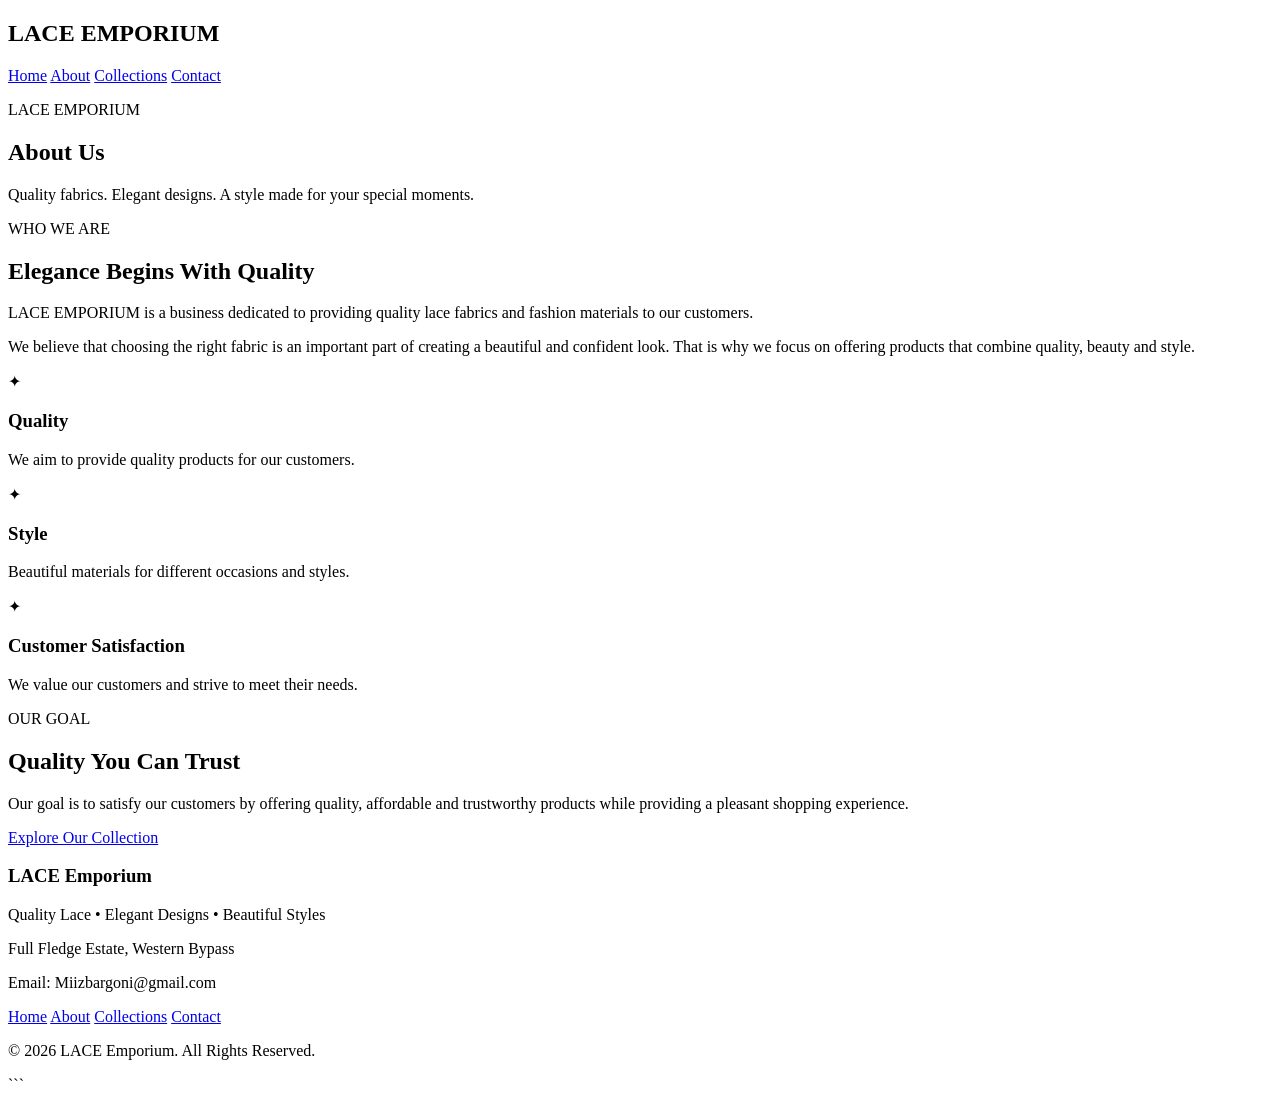
==== about.html @ d9ba0e06 "Add files via upload" ====
<!DOCTYPE html>
<html lang="en">

<head>
    <meta charset="UTF-8">
    <meta name="viewport" content="width=device-width, initial-scale=1.0">

    <title>About Us - LACE EMPORIUM</title>

    <link rel="stylesheet" href="css/style.css">
</head>

<body>

    <!-- Header -->
    <header>

        <div class="logo">
            <h2>LACE <span>EMPORIUM</span></h2>
        </div>

        <nav>
            <a href="index.html">Home</a>
            <a href="about.html">About</a>
            <a href="services.html">Collections</a>
            <a href="contact.html">Contact</a>
        </nav>

    </header>


    <!-- About Hero -->
    <section class="about-hero">

        <p class="section-label">LACE EMPORIUM</p>

        <h1>About Us</h1>

        <p>
            Quality fabrics. Elegant designs. A style made for
            your special moments.
        </p>

    </section>


    <!-- About Content -->
    <section class="about-content">

        <div class="about-text">

            <p class="section-label">WHO WE ARE</p>

            <h2>Elegance Begins With Quality</h2>

            <p>
                LACE EMPORIUM is a business dedicated to providing
                quality lace fabrics and fashion materials to our
                customers.
            </p>

            <p>
                We believe that choosing the right fabric is an
                important part of creating a beautiful and confident
                look. That is why we focus on offering products that
                combine quality, beauty and style.
            </p>

        </div>


        <div class="about-highlight">

            <div class="highlight-item">
                <span>✦</span>
                <h3>Quality</h3>
                <p>
                    We aim to provide quality products for our customers.
                </p>
            </div>

            <div class="highlight-item">
                <span>✦</span>
                <h3>Style</h3>
                <p>
                    Beautiful materials for different occasions and styles.
                </p>
            </div>

            <div class="highlight-item">
                <span>✦</span>
                <h3>Customer Satisfaction</h3>
                <p>
                    We value our customers and strive to meet their needs.
                </p>
            </div>

        </div>

    </section>


    <!-- Mission -->
    <section class="about-mission">

        <p class="section-label">OUR GOAL</p>

        <h2>Quality You Can Trust</h2>

        <p>
            Our goal is to satisfy our customers by offering quality,
            affordable and trustworthy products while providing a
            pleasant shopping experience.
        </p>

        <a href="services.html" class="button">
            Explore Our Collection
        </a>

    </section>


    <!-- Footer -->
    <footer>

        <h3>LACE Emporium</h3>

        <p>
            Quality Lace • Elegant Designs • Beautiful Styles
        </p>

        <p>
            Full Fledge Estate, Western Bypass
        </p>

        <p>
            Email: Miizbargoni@gmail.com
        </p>

        <div class="footer-links">

            <a href="index.html">Home</a>
            <a href="about.html">About</a>
            <a href="services.html">Collections</a>
            <a href="contact.html">Contact</a>

        </div>

        <p class="copyright">
            &copy; 2026 LACE Emporium. All Rights Reserved.
        </p>

    </footer>

</body>

</html>
```
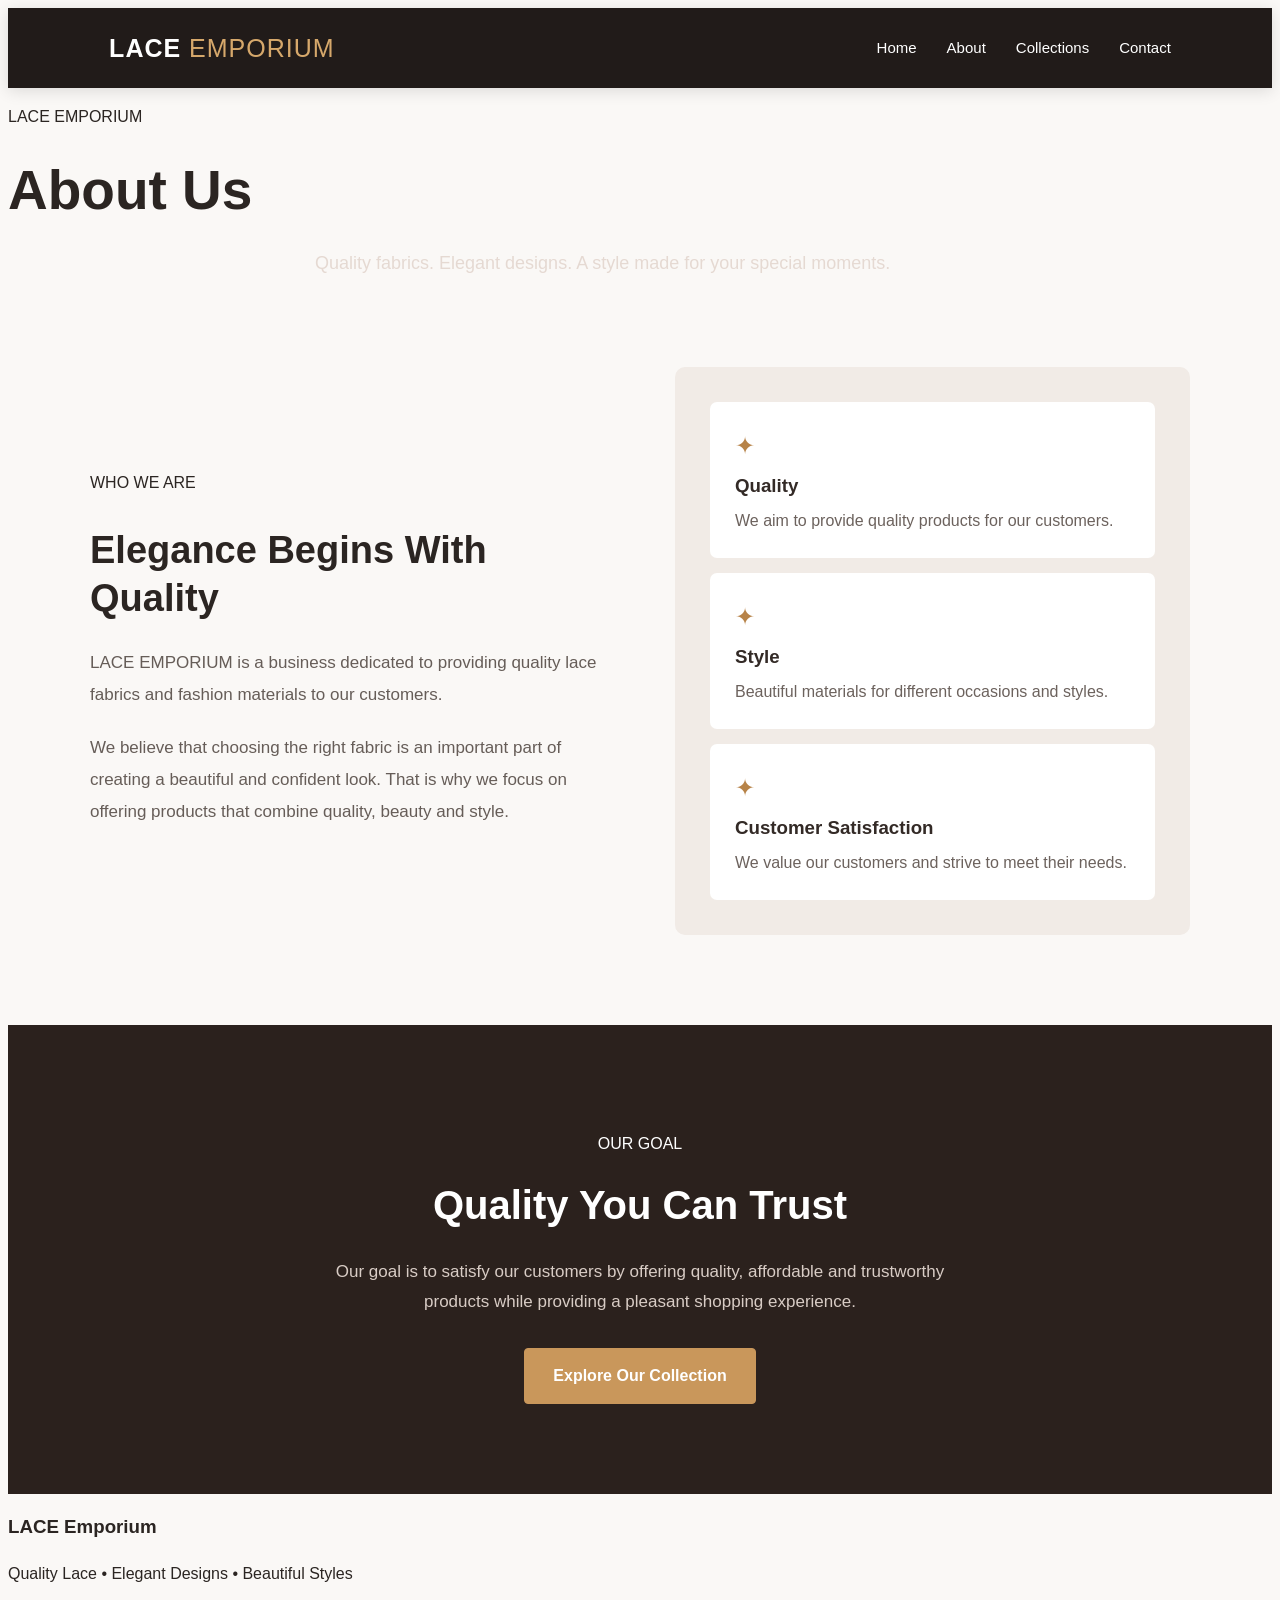
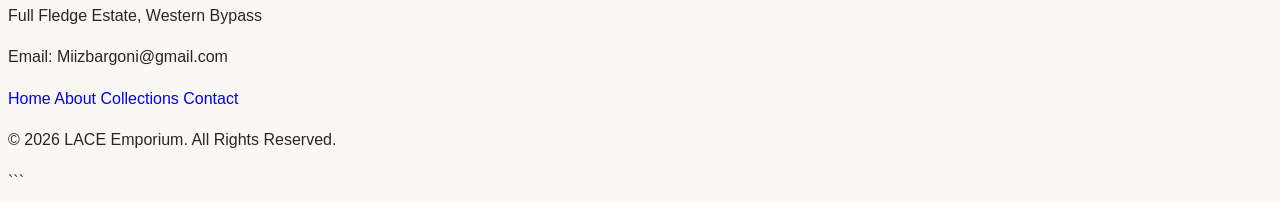
==== commit d3bb3dbb: "Format HTML document for better readability" ====
--- a/about.html
+++ b/about.html
@@ -7,7 +7,7 @@
 
     <title>About Us - LACE EMPORIUM</title>
 
-    <link rel="stylesheet" href="css/style.css">
+    <link rel="stylesheet" href="style.css">
 </head>
 
 <body>
--- a/style.css
+++ b/style.css
@@ -0,0 +1,1151 @@
+```css
+/* =========================================================
+   LACE EMPORIUM - MAIN WEBSITE STYLE
+   ========================================================= */
+
+* {
+    box-sizing: border-box;
+    margin: 0;
+    padding: 0;
+}
+
+html {
+    scroll-behavior: smooth;
+}
+
+body {
+    font-family: Arial, Helvetica, sans-serif;
+    background: #faf8f6;
+    color: #2b2522;
+    line-height: 1.6;
+    animation: pageLoad 0.7s ease;
+}
+
+a {
+    text-decoration: none;
+}
+
+
+/* =========================================================
+   HEADER
+   ========================================================= */
+
+header {
+    background: #211b19;
+    color: white;
+    padding: 20px 8%;
+    display: flex;
+    justify-content: space-between;
+    align-items: center;
+    position: sticky;
+    top: 0;
+    z-index: 1000;
+    box-shadow: 0 3px 15px rgba(0, 0, 0, 0.12);
+}
+
+.logo h2 {
+    font-size: 25px;
+    letter-spacing: 1px;
+    color: white;
+}
+
+.logo span {
+    color: #d6a86b;
+    font-weight: normal;
+}
+
+header h2 {
+    color: white;
+    margin: 0;
+}
+
+
+/* Navigation */
+
+nav {
+    display: flex;
+    align-items: center;
+    gap: 30px;
+}
+
+nav a {
+    color: white;
+    font-size: 15px;
+    position: relative;
+    transition: 0.3s ease;
+}
+
+nav a:hover {
+    color: #d6a86b;
+}
+
+nav a::after {
+    content: "";
+    position: absolute;
+    width: 0;
+    height: 2px;
+    background: #d6a86b;
+    left: 50%;
+    bottom: -7px;
+    transition: 0.3s ease;
+}
+
+nav a:hover::after {
+    width: 100%;
+    left: 0;
+}
+
+
+/* =========================================================
+   HERO SECTION
+   ========================================================= */
+
+.hero {
+    min-height: 620px;
+    padding: 100px 8%;
+    display: flex;
+    align-items: center;
+    justify-content: center;
+    text-align: center;
+
+    background:
+        linear-gradient(
+            rgba(35, 27, 24, 0.72),
+            rgba(35, 27, 24, 0.72)
+        ),
+        linear-gradient(135deg, #f0e4d8, #c9b19b);
+
+    color: white;
+}
+
+.hero-content {
+    max-width: 850px;
+}
+
+.hero-small {
+    color: #e0b77e;
+    font-size: 14px;
+    font-weight: bold;
+    letter-spacing: 4px;
+    margin-bottom: 20px;
+}
+
+.hero h1 {
+    font-size: 58px;
+    line-height: 1.15;
+    margin-bottom: 25px;
+    animation: headingAppear 1s ease;
+}
+
+.hero h1 span {
+    display: block;
+    color: #e0b77e;
+}
+
+.hero p {
+    max-width: 700px;
+    margin: 0 auto 30px;
+    font-size: 18px;
+    color: #f5eeee;
+    line-height: 1.8;
+}
+
+
+/* =========================================================
+   BUTTONS
+   ========================================================= */
+
+.hero-buttons {
+    display: flex;
+    justify-content: center;
+    gap: 15px;
+    flex-wrap: wrap;
+}
+
+.button {
+    display: inline-block;
+    padding: 14px 28px;
+    background: #c9975b;
+    color: white;
+    border-radius: 4px;
+    font-weight: bold;
+    transition: 0.3s ease;
+    border: 1px solid #c9975b;
+}
+
+.button:hover {
+    background: #b78348;
+    transform: translateY(-3px);
+    box-shadow: 0 8px 20px rgba(0, 0, 0, 0.2);
+}
+
+.secondary-button {
+    background: transparent;
+    border: 1px solid white;
+}
+
+.secondary-button:hover {
+    background: white;
+    color: #2b2522;
+}
+
+
+/* =========================================================
+   INTRO SECTION
+   ========================================================
+```
+
+```css
+/* =========================================================
+   PRODUCT COLLECTIONS
+   ========================================================= */
+
+.product-container {
+    max-width: 1150px;
+    margin: 50px auto 0;
+    display: grid;
+    grid-template-columns: repeat(3, 1fr);
+    gap: 30px;
+    text-align: left;
+}
+
+
+/* Product Card */
+
+.product-card {
+    background: #ffffff;
+    border-radius: 10px;
+    overflow: hidden;
+    box-shadow: 0 5px 20px rgba(50, 35, 25, 0.08);
+    transition: transform 0.35s ease, box-shadow 0.35s ease;
+}
+
+.product-card:hover {
+    transform: translateY(-8px);
+    box-shadow: 0 15px 35px rgba(50, 35, 25, 0.16);
+}
+
+
+/* Product Image */
+
+.product-image {
+    width: 100%;
+    height: 300px;
+    background: #eee5df;
+    display: flex;
+    align-items: center;
+    justify-content: center;
+    overflow: hidden;
+}
+
+.product-image img {
+    width: 100%;
+    height: 100%;
+    object-fit: cover;
+    display: block;
+    transition: transform 0.5s ease;
+}
+
+.product-card:hover .product-image img {
+    transform: scale(1.05);
+}
+
+.product-image span {
+    color: #8b817b;
+    font-size: 15px;
+}
+
+
+/* Product Information */
+
+.product-content {
+    padding: 25px;
+}
+
+.product-content h3 {
+    font-size: 23px;
+    margin-bottom: 10px;
+    color: #302722;
+}
+
+.product-content p {
+    color: #6c625d;
+    line-height: 1.7;
+    margin-bottom: 18px;
+}
+
+.product-content h4 {
+    font-size: 21px;
+    color: #b78348;
+    margin-bottom: 20px;
+}
+
+
+/* WhatsApp Button */
+
+.whatsapp-button {
+    display: inline-block;
+    width: 100%;
+    text-align: center;
+    padding: 13px 18px;
+    background: #2f9e44;
+    color: white;
+    border-radius: 5px;
+    font-weight: bold;
+    transition: 0.3s ease;
+}
+
+.whatsapp-button:hover {
+    background: #237a34;
+    transform: translateY(-2px);
+    box-shadow: 0 7px 15px rgba(0, 0, 0, 0.15);
+}
+
+
+/* =========================================================
+   PRODUCT MOBILE RESPONSIVENESS
+   ========================================================= */
+
+@media (max-width: 900px) {
+
+    .product-container {
+        grid-template-columns: repeat(2, 1fr);
+    }
+
+}
+
+
+@media (max-width: 600px) {
+
+    .product-container {
+        grid-template-columns: 1fr;
+        margin-top: 35px;
+    }
+
+    .product-image {
+        height: 280px;
+    }
+
+    .product-content {
+        padding: 22px;
+    }
+
+}
+```
+
+```css
+/* =========================================================
+   ABOUT PAGE - LUXURY DESIGN
+   ========================================================= */
+
+.about-hero {
+    text-align: center;
+    padding: 100px 20px;
+    background:
+        linear-gradient(
+            rgba(43, 33, 29, 0.88),
+            rgba(43, 33, 29, 0.88)
+        ),
+        linear-gradient(135deg, #ead9c9, #c5aa91);
+    color: white;
+}
+
+.about-hero h1 {
+    font-size: 55px;
+    margin: 10px 0 15px;
+}
+
+.about-hero > p:last-child {
+    max-width: 650px;
+    margin: auto;
+    color: #e5d9d2;
+    font-size: 18px;
+}
+
+
+/* About Content */
+
+.about-content {
+    max-width: 1100px;
+    margin: auto;
+    padding: 90px 30px;
+    display: grid;
+    grid-template-columns: 1fr 1fr;
+    gap: 70px;
+    align-items: center;
+}
+
+.about-text h2 {
+    font-size: 38px;
+    line-height: 1.25;
+    margin-bottom: 25px;
+    color: #2b2522;
+}
+
+.about-text p:not(.section-label) {
+    color: #665d58;
+    line-height: 1.9;
+    margin-bottom: 20px;
+    font-size: 17px;
+}
+
+
+/* Highlight Box */
+
+.about-highlight {
+    background: #f1ebe6;
+    padding: 35px;
+    border-radius: 10px;
+}
+
+.highlight-item {
+    background: white;
+    padding: 25px;
+    margin-bottom: 15px;
+    border-radius: 7px;
+    transition: 0.3s ease;
+}
+
+.highlight-item:last-child {
+    margin-bottom: 0;
+}
+
+.highlight-item:hover {
+    transform: translateX(6px);
+    box-shadow: 0 8px 20px rgba(50, 35, 25, 0.1);
+}
+
+.highlight-item span {
+    color: #b78348;
+    font-size: 24px;
+}
+
+.highlight-item h3 {
+    margin: 5px 0 7px;
+    color: #332a26;
+}
+
+.highlight-item p {
+    color: #6c625d;
+    margin: 0;
+    line-height: 1.6;
+}
+
+
+/* Mission */
+
+.about-mission {
+    text-align: center;
+    padding: 90px 20px;
+    background: #2b211d;
+    color: white;
+}
+
+.about-mission h2 {
+    font-size: 40px;
+    margin: 10px 0 20px;
+}
+
+.about-mission > p:not(.section-label) {
+    max-width: 650px;
+    margin: 0 auto 30px;
+    color: #d8ccc5;
+    line-height: 1.8;
+    font-size: 17px;
+}
+
+
+/* Mobile About */
+
+@media (max-width: 768px) {
+
+    .about-hero {
+        padding: 75px 20px;
+    }
+
+    .about-hero h1 {
+        font-size: 40px;
+    }
+
+    .about-hero > p:last-child {
+        font-size: 16px;
+    }
+
+    .about-content {
+        grid-template-columns: 1fr;
+        gap: 40px;
+        padding: 65px 20px;
+    }
+
+    .about-text h2 {
+        font-size: 31px;
+    }
+
+    .about-text p:not(.section-label) {
+        font-size: 16px;
+    }
+
+    .about-highlight {
+        padding: 20px;
+    }
+
+    .about-mission {
+        padding: 65px 20px;
+    }
+
+    .about-mission h2 {
+        font-size: 31px;
+    }
+
+}
+
+
+@media (max-width: 480px) {
+
+    .about-hero h1 {
+        font-size: 34px;
+    }
+
+    .about-content {
+        padding: 55px 18px;
+    }
+
+    .about-text h2 {
+        font-size: 28px;
+    }
+
+    .highlight-item {
+        padding: 20px;
+    }
+
+}
+```
+
+```css id="cb5f7x"
+/* =========================================================
+   CONTACT PAGE - LUXURY DESIGN
+   ========================================================= */
+
+.contact-hero {
+    text-align: center;
+    padding: 90px 20px;
+    background:
+        linear-gradient(
+            rgba(43, 33, 29, 0.9),
+            rgba(43, 33, 29, 0.9)
+        ),
+        linear-gradient(135deg, #ead9c9, #c5aa91);
+    color: white;
+}
+
+.contact-hero h1 {
+    font-size: 52px;
+    margin: 10px 0 15px;
+}
+
+.contact-hero > p:last-child {
+    max-width: 650px;
+    margin: auto;
+    color: #e4d9d2;
+    font-size: 18px;
+}
+
+
+/* Contact main section */
+
+.contact-page {
+    padding: 90px 30px;
+    background: #faf8f6;
+}
+
+.contact-container {
+    max-width: 1100px;
+    margin: auto;
+    display: grid;
+    grid-template-columns: 1fr 1fr;
+    gap: 40px;
+    text-align: left;
+}
+
+
+/* Contact information */
+
+.contact-details {
+    background: #2b211d;
+    color: white;
+    padding: 40px;
+    border-radius: 10px;
+}
+
+.contact-details h2 {
+    font-size: 34px;
+    margin-bottom: 15px;
+}
+
+.contact-description {
+    color: #d8ccc5;
+    line-height: 1.8;
+    margin-bottom: 35px;
+}
+
+
+/* Contact items */
+
+.contact-item {
+    display: flex;
+    align-items: flex-start;
+    gap: 15px;
+    margin-bottom: 25px;
+    padding-bottom: 20px;
+    border-bottom: 1px solid #463934;
+}
+
+.contact-item:last-child {
+    border-bottom: none;
+}
+
+.contact-icon {
+    width: 42px;
+    height: 42px;
+    min-width: 42px;
+    display: flex;
+    align-items: center;
+    justify-content: center;
+    background: #b78348;
+    border-radius: 50%;
+    font-size: 18px;
+}
+
+.contact-item h3 {
+    margin: 0 0 5px;
+    color: #e0b77e;
+}
+
+.contact-item p {
+    margin: 0;
+    color: #ddd2cc;
+    line-height: 1.5;
+}
+
+.contact-item a {
+    color: #ddd2cc;
+    transition: 0.3s ease;
+}
+
+.contact-item a:hover {
+    color: #e0b77e;
+}
+
+
+/* Contact form */
+
+.contact-form {
+    background: white;
+    padding: 40px;
+    border-radius: 10px;
+    box-shadow: 0 8px 30px rgba(50, 35, 25, 0.08);
+}
+
+.contact-form h2 {
+    font-size: 32px;
+    margin-bottom: 25px;
+    color: #2b2522;
+}
+
+.contact-form label {
+    display: block;
+    margin-bottom: 7px;
+    font-weight: bold;
+    color: #403631;
+}
+
+.contact-form input,
+.contact-form textarea {
+    width: 100%;
+    padding: 14px;
+    margin-bottom: 20px;
+    border: 1px solid #d8ccc4;
+    border-radius: 5px;
+    font-family: Arial, sans-serif;
+    font-size: 15px;
+    outline: none;
+    transition: 0.3s ease;
+}
+
+.contact-form input:focus,
+.contact-form textarea:focus {
+    border-color: #b78348;
+    box-shadow: 0 0 0 3px rgba(183, 131, 72, 0.12);
+}
+
+.contact-form textarea {
+    resize: vertical;
+}
+
+.contact-form button {
+    width: 100%;
+    padding: 15px;
+    background: #2b211d;
+    color: white;
+    border: none;
+    border-radius: 5px;
+    font-size: 16px;
+    font-weight: bold;
+    cursor: pointer;
+    transition: 0.3s ease;
+}
+
+.contact-form button:hover {
+    background: #b78348;
+    transform: translateY(-2px);
+}
+
+
+/* =========================================================
+   CONTACT MOBILE
+   ========================================================= */
+
+@media (max-width: 768px) {
+
+    .contact-hero {
+        padding: 70px 20px;
+    }
+
+    .contact-hero h1 {
+        font-size: 38px;
+    }
+
+    .contact-hero > p:last-child {
+        font-size: 16px;
+    }
+
+    .contact-page {
+        padding: 60px 20px;
+    }
+
+    .contact-container {
+        grid-template-columns: 1fr;
+        gap: 25px;
+    }
+
+    .contact-details,
+    .contact-form {
+        padding: 28px 22px;
+    }
+
+    .contact-details h2,
+    .contact-form h2 {
+        font-size: 28px;
+    }
+
+}
+
+
+@media (max-width: 480px) {
+
+    .contact-hero h1 {
+        font-size: 33px;
+    }
+
+    .contact-page {
+        padding: 50px 15px;
+    }
+
+    .contact-details,
+    .contact-form {
+        padding: 25px 18px;
+    }
+
+}
+```
+/* =========================================================
+   HOMEPAGE - FEATURED PRODUCTS
+   ========================================================= */
+
+.home-products {
+    padding: 90px 8%;
+    background: #ffffff;
+    text-align: center;
+}
+
+.home-products h2 {
+    font-size: 40px;
+    color: #2b2522;
+    margin-bottom: 45px;
+}
+
+.home-product-container {
+    max-width: 1150px;
+    margin: auto;
+    display: grid;
+    grid-template-columns: repeat(3, 1fr);
+    gap: 30px;
+}
+
+.home-product-card {
+    background: #faf8f6;
+    border-radius: 10px;
+    overflow: hidden;
+    text-align: left;
+    box-shadow: 0 5px 20px rgba(50, 35, 25, 0.08);
+    transition: 0.35s ease;
+}
+
+.home-product-card:hover {
+    transform: translateY(-8px);
+    box-shadow: 0 15px 35px rgba(50, 35, 25, 0.15);
+}
+
+.home-product-image {
+    width: 100%;
+    height: 300px;
+    overflow: hidden;
+    background: #eee5df;
+}
+
+.home-product-image img {
+    width: 100%;
+    height: 100%;
+    object-fit: cover;
+    display: block;
+    transition: 0.5s ease;
+}
+
+.home-product-card:hover .home-product-image img {
+    transform: scale(1.05);
+}
+
+.home-product-content {
+    padding: 25px;
+}
+
+.home-product-content h3 {
+    font-size: 23px;
+    color: #302722;
+    margin-bottom: 10px;
+}
+
+.home-product-content p {
+    color: #6c625d;
+    line-height: 1.7;
+    margin-bottom: 15px;
+}
+
+.home-product-content h4 {
+    color: #b78348;
+    font-size: 21px;
+    margin-bottom: 20px;
+}
+
+.view-all-button {
+    display: inline-block;
+    margin-top: 45px;
+    color: #b78348;
+    font-weight: bold;
+    font-size: 16px;
+    transition: 0.3s ease;
+}
+
+.view-all-button:hover {
+    color: #7d5935;
+    transform: translateX(4px);
+}
+
+
+/* =========================================================
+   WHY CHOOSE US
+   ========================================================= */
+
+.why-us {
+    padding: 90px 8%;
+    background: #f1ebe6;
+    text-align: center;
+}
+
+.why-us h2 {
+    font-size: 40px;
+    color: #2b2522;
+    margin-bottom: 45px;
+}
+
+.why-container {
+    max-width: 1100px;
+    margin: auto;
+    display: grid;
+    grid-template-columns: repeat(3, 1fr);
+    gap: 30px;
+}
+
+.why-item {
+    background: white;
+    padding: 35px 25px;
+    border-radius: 10px;
+    transition: 0.35s ease;
+}
+
+.why-item:hover {
+    transform: translateY(-7px);
+    box-shadow: 0 12px 25px rgba(50, 35, 25, 0.1);
+}
+
+.why-icon {
+    width: 55px;
+    height: 55px;
+    margin: 0 auto 20px;
+    display: flex;
+    align-items: center;
+    justify-content: center;
+    background: #f2e2d0;
+    color: #b78348;
+    border-radius: 50%;
+    font-size: 22px;
+}
+
+.why-item h3 {
+    color: #332a26;
+    font-size: 21px;
+    margin-bottom: 12px;
+}
+
+.why-item p {
+    color: #6c625d;
+    line-height: 1.7;
+}
+
+
+/* =========================================================
+   HOMEPAGE MOBILE
+   ========================================================= */
+
+@media (max-width: 900px) {
+
+    .home-product-container {
+        grid-template-columns: repeat(2, 1fr);
+    }
+
+    .why-container {
+        grid-template-columns: repeat(2, 1fr);
+    }
+
+}
+
+
+@media (max-width: 600px) {
+
+    .home-products {
+        padding: 65px 20px;
+    }
+
+    .home-products h2,
+    .why-us h2 {
+        font-size: 31px;
+    }
+
+    .home-product-container {
+        grid-template-columns: 1fr;
+    }
+
+    .home-product-image {
+        height: 280px;
+    }
+
+    .why-us {
+        padding: 65px 20px;
+    }
+
+    .why-container {
+        grid-template-columns: 1fr;
+    }
+
+}/* =========================================================
+   FLOATING WHATSAPP BUTTON
+   ========================================================= */
+
+.floating-whatsapp {
+    position: fixed;
+    right: 25px;
+    bottom: 25px;
+    z-index: 9999;
+
+    display: flex;
+    align-items: center;
+    gap: 9px;
+
+    padding: 13px 18px;
+
+    background: #25D366;
+    color: white;
+
+    border-radius: 50px;
+
+    font-size: 15px;
+    font-weight: bold;
+
+    box-shadow: 0 5px 20px rgba(0, 0, 0, 0.2);
+
+    transition: 0.3s ease;
+}
+
+.floating-whatsapp span {
+    font-size: 22px;
+}
+
+.floating-whatsapp:hover {
+    background: #1da851;
+    color: white;
+    transform: translateY(-4px);
+    box-shadow: 0 8px 25px rgba(0, 0, 0, 0.25);
+}
+
+
+/* Mobile */
+
+@media (max-width: 600px) {
+
+    .floating-whatsapp {
+        right: 15px;
+        bottom: 15px;
+        padding: 12px 15px;
+    }
+
+    .floating-whatsapp span {
+        font-size: 20px;
+    }
+
+    .floating-whatsapp strong {
+        font-size: 14px;
+    }
+
+}.whatsapp-icon {
+    width: 23px;
+    height: 23px;
+    display: flex;
+    align-items: center;
+    justify-content: center;
+}
+
+.whatsapp-icon svg {
+    width: 23px;
+    height: 23px;
+    fill: white;
+}
+
+/* =========================================================
+   DETAILED PRODUCT INFORMATION
+   ========================================================= */
+
+.product-details {
+    background: #f7f2ed;
+    border-left: 3px solid #c9975b;
+    padding: 16px 18px;
+    margin: 20px 0;
+    border-radius: 5px;
+}
+
+.product-details p {
+    margin-bottom: 10px;
+    font-size: 14px;
+    line-height: 1.6;
+    color: #5f5651;
+}
+
+.product-details p:last-child {
+    margin-bottom: 0;
+}
+
+.product-details strong {
+    color: #332a26;
+}
+
+
+/* =========================================================
+   COLLECTIONS PAGE INTRO
+   ========================================================= */
+
+.services-page {
+    padding: 90px 8%;
+    text-align: center;
+}
+
+.services-page > h1 {
+    font-size: 50px;
+    color: #2b2522;
+    margin: 10px 0 20px;
+}
+
+.services-page > .intro {
+    max-width: 750px;
+    margin: 0 auto 15px;
+    color: #6c625d;
+    font-size: 17px;
+    line-height: 1.8;
+}
+
+
+/* =========================================================
+   PRODUCT LABEL
+   ========================================================= */
+
+.product-content .section-label {
+    font-size: 11px;
+    letter-spacing: 2px;
+    margin-bottom: 8px;
+    color: #b78348;
+}
+
+
+/* =========================================================
+   PRODUCT CARD IMPROVEMENTS
+   ========================================================= */
+
+.product-content {
+    min-height: 420px;
+    display: flex;
+    flex-direction: column;
+}
+
+.product-content .whatsapp-button {
+    margin-top: auto;
+}
+
+
+/* =========================================================
+   COLLECTIONS MOBILE
+   ========================================================= */
+
+@media (max-width: 768px) {
+
+    .services-page {
+        padding: 65px 20px;
+    }
+
+    .services-page > h1 {
+        font-size: 38px;
+    }
+
+    .services-page > .intro {
+        font-size: 16px;
+    }
+
+    .product-content {
+        min-height: auto;
+    }
+
+    .product-details {
+        padding: 15px;
+    }
+
+}
+
+
+@media (max-width: 480px) {
+
+    .services-page {
+        padding: 55px 15px;
+    }
+
+    .services-page > h1 {
+        font-size: 32px;
+    }
+
+}
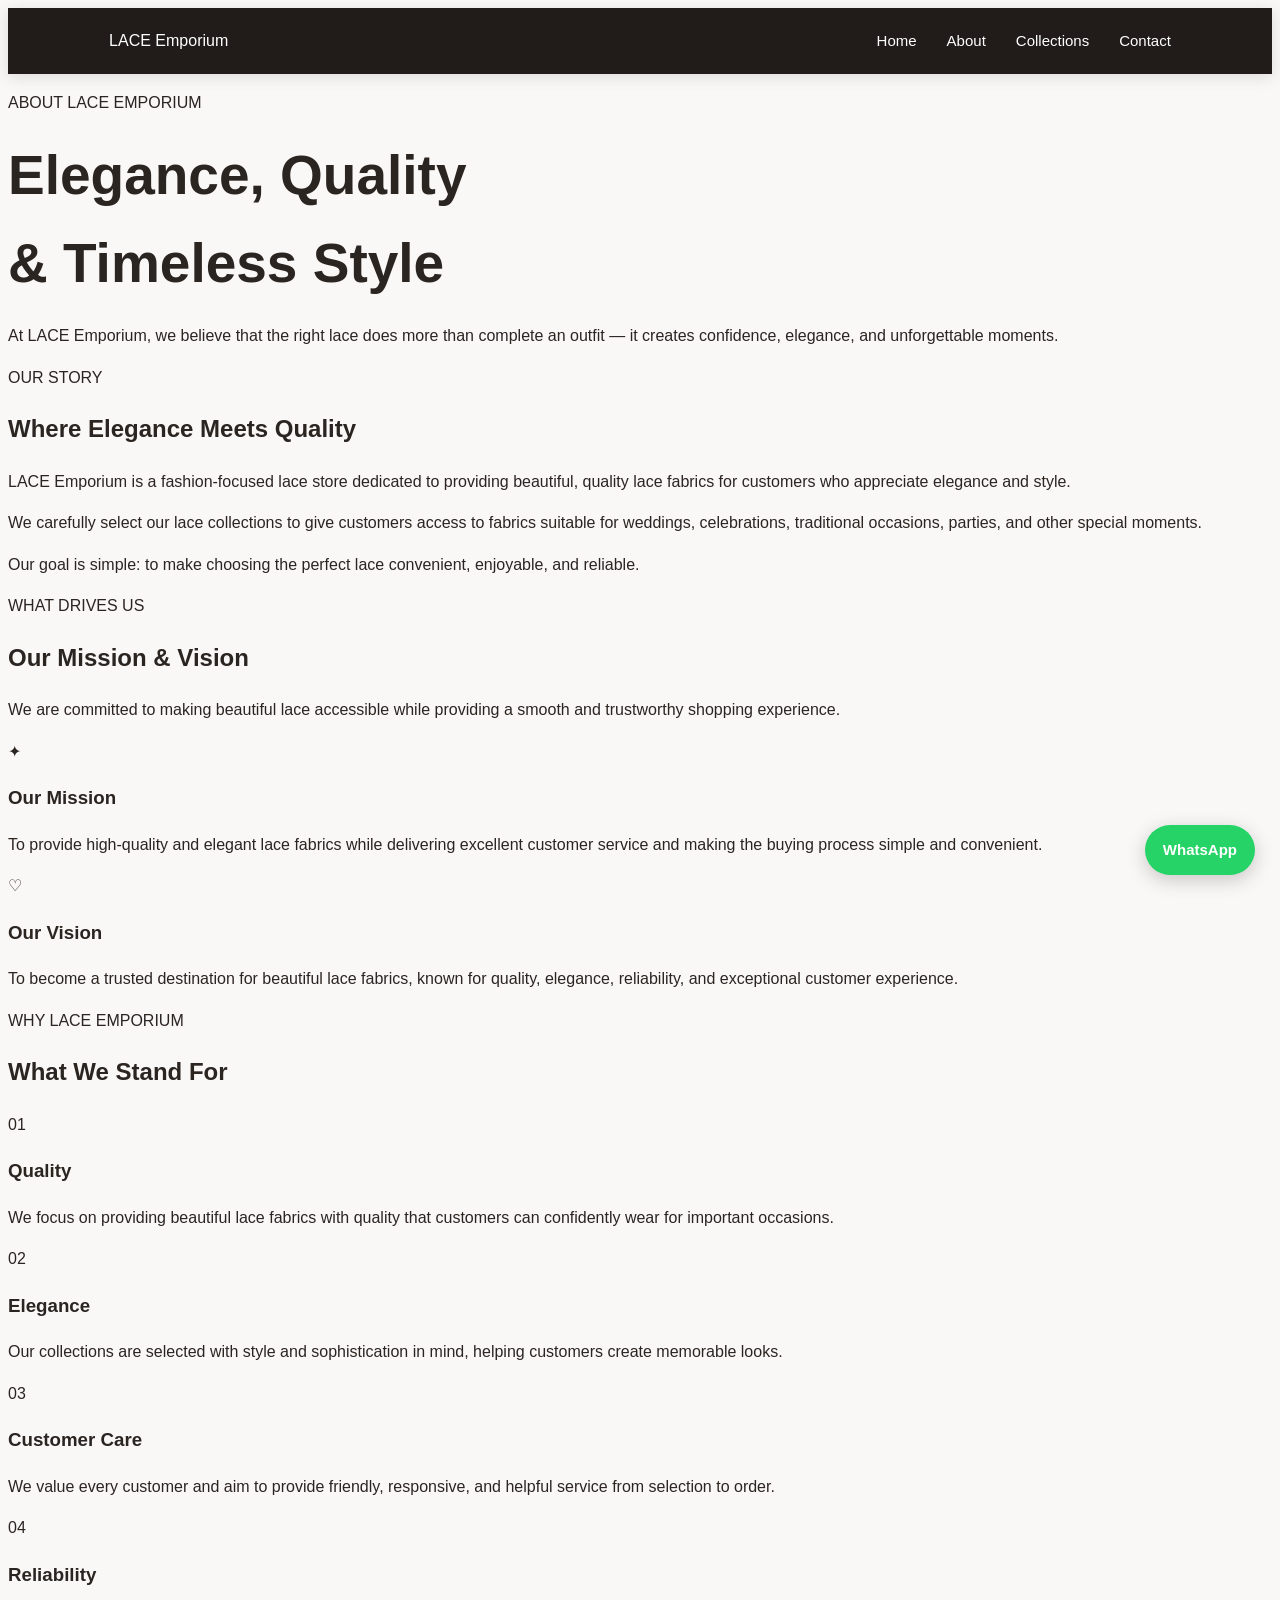
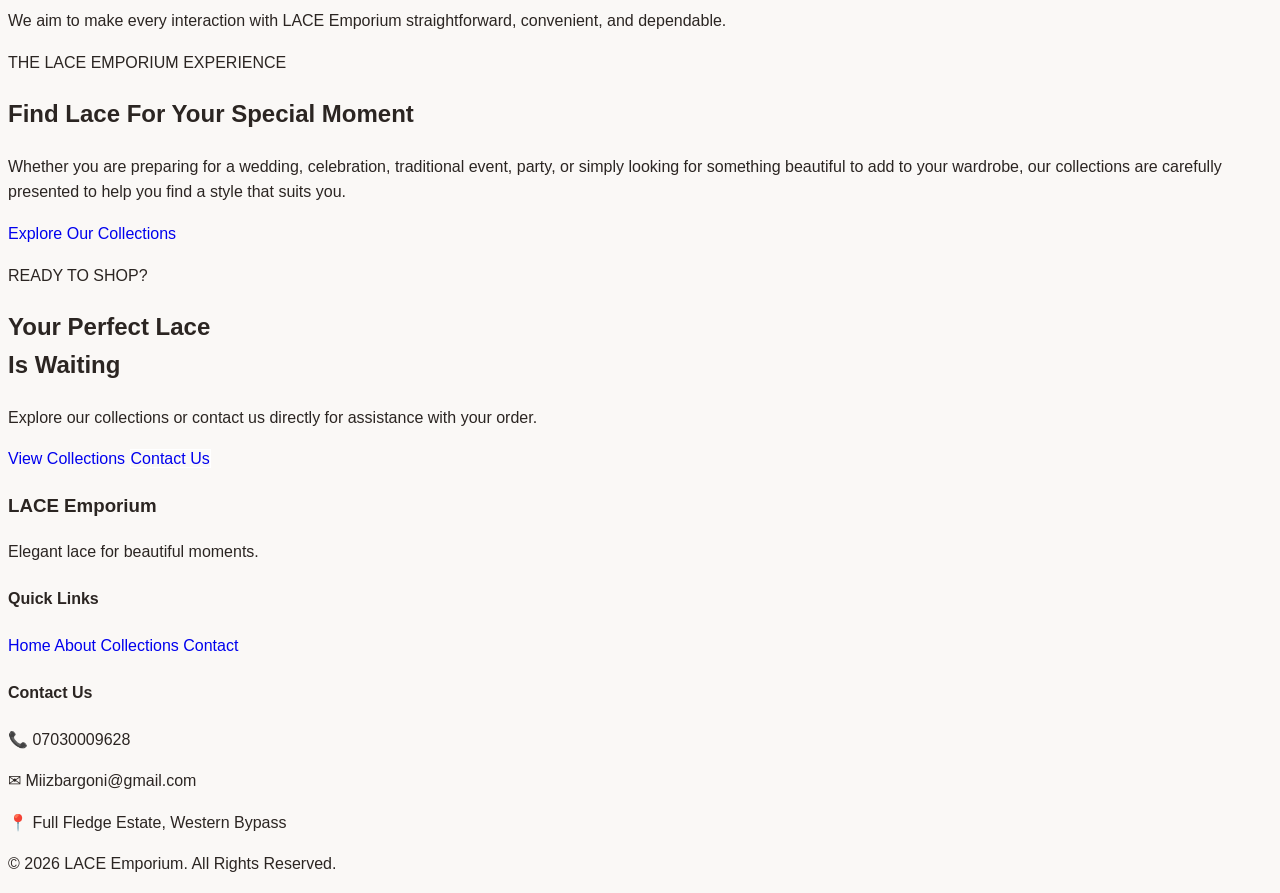
==== commit 9c66469b: "Update about.html" ====
--- a/about.html
+++ b/about.html
@@ -1,158 +1,350 @@
 <!DOCTYPE html>
 <html lang="en">
-
 <head>
     <meta charset="UTF-8">
     <meta name="viewport" content="width=device-width, initial-scale=1.0">
 
-    <title>About Us - LACE EMPORIUM</title>
+    <title>About Us | LACE Emporium</title>
 
     <link rel="stylesheet" href="style.css">
 </head>
 
 <body>
 
-    <!-- Header -->
+    <!-- =========================
+         HEADER
+         ========================= -->
     <header>
-
-        <div class="logo">
-            <h2>LACE <span>EMPORIUM</span></h2>
-        </div>
+        <div class="logo">LACE Emporium</div>
 
         <nav>
             <a href="index.html">Home</a>
-            <a href="about.html">About</a>
+            <a href="about.html" class="active">About</a>
             <a href="services.html">Collections</a>
             <a href="contact.html">Contact</a>
         </nav>
-
     </header>
 
 
-    <!-- About Hero -->
+    <!-- =========================
+         ABOUT HERO
+         ========================= -->
     <section class="about-hero">
 
-        <p class="section-label">LACE EMPORIUM</p>
-
-        <h1>About Us</h1>
+        <div class="about-hero-content">
+
+            <p class="section-label">ABOUT LACE EMPORIUM</p>
+
+            <h1>
+                Elegance, Quality<br>
+                & Timeless Style
+            </h1>
+
+            <p>
+                At LACE Emporium, we believe that the right lace does more
+                than complete an outfit — it creates confidence, elegance,
+                and unforgettable moments.
+            </p>
+
+        </div>
+
+    </section>
+
+
+    <!-- =========================
+         OUR STORY
+         ========================= -->
+    <section class="about-story">
+
+        <div class="about-story-content">
+
+            <p class="section-label">OUR STORY</p>
+
+            <h2>Where Elegance Meets Quality</h2>
+
+            <p>
+                LACE Emporium is a fashion-focused lace store dedicated to
+                providing beautiful, quality lace fabrics for customers who
+                appreciate elegance and style.
+            </p>
+
+            <p>
+                We carefully select our lace collections to give customers
+                access to fabrics suitable for weddings, celebrations,
+                traditional occasions, parties, and other special moments.
+            </p>
+
+            <p>
+                Our goal is simple: to make choosing the perfect lace
+                convenient, enjoyable, and reliable.
+            </p>
+
+        </div>
+
+    </section>
+
+
+    <!-- =========================
+         OUR MISSION & VISION
+         ========================= -->
+    <section class="mission-section">
+
+        <div class="section-heading">
+
+            <p class="section-label">WHAT DRIVES US</p>
+
+            <h2>Our Mission & Vision</h2>
+
+            <p>
+                We are committed to making beautiful lace accessible while
+                providing a smooth and trustworthy shopping experience.
+            </p>
+
+        </div>
+
+
+        <div class="mission-grid">
+
+            <!-- Mission -->
+            <div class="mission-card">
+
+                <div class="mission-icon">✦</div>
+
+                <h3>Our Mission</h3>
+
+                <p>
+                    To provide high-quality and elegant lace fabrics while
+                    delivering excellent customer service and making the
+                    buying process simple and convenient.
+                </p>
+
+            </div>
+
+
+            <!-- Vision -->
+            <div class="mission-card">
+
+                <div class="mission-icon">♡</div>
+
+                <h3>Our Vision</h3>
+
+                <p>
+                    To become a trusted destination for beautiful lace
+                    fabrics, known for quality, elegance, reliability, and
+                    exceptional customer experience.
+                </p>
+
+            </div>
+
+        </div>
+
+    </section>
+
+
+    <!-- =========================
+         WHY CHOOSE US
+         ========================= -->
+    <section class="about-values">
+
+        <div class="section-heading">
+
+            <p class="section-label">WHY LACE EMPORIUM</p>
+
+            <h2>What We Stand For</h2>
+
+        </div>
+
+
+        <div class="values-grid">
+
+            <div class="value-card">
+
+                <span class="value-number">01</span>
+
+                <h3>Quality</h3>
+
+                <p>
+                    We focus on providing beautiful lace fabrics with
+                    quality that customers can confidently wear for
+                    important occasions.
+                </p>
+
+            </div>
+
+
+            <div class="value-card">
+
+                <span class="value-number">02</span>
+
+                <h3>Elegance</h3>
+
+                <p>
+                    Our collections are selected with style and sophistication
+                    in mind, helping customers create memorable looks.
+                </p>
+
+            </div>
+
+
+            <div class="value-card">
+
+                <span class="value-number">03</span>
+
+                <h3>Customer Care</h3>
+
+                <p>
+                    We value every customer and aim to provide friendly,
+                    responsive, and helpful service from selection to order.
+                </p>
+
+            </div>
+
+
+            <div class="value-card">
+
+                <span class="value-number">04</span>
+
+                <h3>Reliability</h3>
+
+                <p>
+                    We aim to make every interaction with LACE Emporium
+                    straightforward, convenient, and dependable.
+                </p>
+
+            </div>
+
+        </div>
+
+    </section>
+
+
+    <!-- =========================
+         SHOPPING EXPERIENCE
+         ========================= -->
+    <section class="experience-section">
+
+        <div class="experience-content">
+
+            <p class="section-label">THE LACE EMPORIUM EXPERIENCE</p>
+
+            <h2>Find Lace For Your Special Moment</h2>
+
+            <p>
+                Whether you are preparing for a wedding, celebration,
+                traditional event, party, or simply looking for something
+                beautiful to add to your wardrobe, our collections are
+                carefully presented to help you find a style that suits you.
+            </p>
+
+            <a href="services.html" class="primary-button">
+                Explore Our Collections
+            </a>
+
+        </div>
+
+    </section>
+
+
+    <!-- =========================
+         CONTACT CTA
+         ========================= -->
+    <section class="cta-section">
+
+        <p class="section-label">READY TO SHOP?</p>
+
+        <h2>
+            Your Perfect Lace<br>
+            Is Waiting
+        </h2>
 
         <p>
-            Quality fabrics. Elegant designs. A style made for
-            your special moments.
+            Explore our collections or contact us directly for assistance
+            with your order.
         </p>
 
-    </section>
-
-
-    <!-- About Content -->
-    <section class="about-content">
-
-        <div class="about-text">
-
-            <p class="section-label">WHO WE ARE</p>
-
-            <h2>Elegance Begins With Quality</h2>
-
-            <p>
-                LACE EMPORIUM is a business dedicated to providing
-                quality lace fabrics and fashion materials to our
-                customers.
-            </p>
-
-            <p>
-                We believe that choosing the right fabric is an
-                important part of creating a beautiful and confident
-                look. That is why we focus on offering products that
-                combine quality, beauty and style.
-            </p>
-
-        </div>
-
-
-        <div class="about-highlight">
-
-            <div class="highlight-item">
-                <span>✦</span>
-                <h3>Quality</h3>
-                <p>
-                    We aim to provide quality products for our customers.
-                </p>
-            </div>
-
-            <div class="highlight-item">
-                <span>✦</span>
-                <h3>Style</h3>
-                <p>
-                    Beautiful materials for different occasions and styles.
-                </p>
-            </div>
-
-            <div class="highlight-item">
-                <span>✦</span>
-                <h3>Customer Satisfaction</h3>
-                <p>
-                    We value our customers and strive to meet their needs.
-                </p>
-            </div>
-
-        </div>
-
-    </section>
-
-
-    <!-- Mission -->
-    <section class="about-mission">
-
-        <p class="section-label">OUR GOAL</p>
-
-        <h2>Quality You Can Trust</h2>
-
-        <p>
-            Our goal is to satisfy our customers by offering quality,
-            affordable and trustworthy products while providing a
-            pleasant shopping experience.
-        </p>
-
-        <a href="services.html" class="button">
-            Explore Our Collection
-        </a>
-
-    </section>
-
-
-    <!-- Footer -->
+        <div class="cta-buttons">
+
+            <a href="services.html" class="primary-button">
+                View Collections
+            </a>
+
+            <a href="contact.html" class="secondary-button">
+                Contact Us
+            </a>
+
+        </div>
+
+    </section>
+
+
+    <!-- =========================
+         FOOTER
+         ========================= -->
     <footer>
 
-        <h3>LACE Emporium</h3>
-
-        <p>
-            Quality Lace • Elegant Designs • Beautiful Styles
-        </p>
-
-        <p>
-            Full Fledge Estate, Western Bypass
-        </p>
-
-        <p>
-            Email: Miizbargoni@gmail.com
-        </p>
-
-        <div class="footer-links">
-
-            <a href="index.html">Home</a>
-            <a href="about.html">About</a>
-            <a href="services.html">Collections</a>
-            <a href="contact.html">Contact</a>
-
-        </div>
-
-        <p class="copyright">
-            &copy; 2026 LACE Emporium. All Rights Reserved.
-        </p>
+        <div class="footer-content">
+
+            <div class="footer-brand">
+
+                <h3>LACE Emporium</h3>
+
+                <p>
+                    Elegant lace for beautiful moments.
+                </p>
+
+            </div>
+
+
+            <div class="footer-links">
+
+                <h4>Quick Links</h4>
+
+                <a href="index.html">Home</a>
+                <a href="about.html">About</a>
+                <a href="services.html">Collections</a>
+                <a href="contact.html">Contact</a>
+
+            </div>
+
+
+            <div class="footer-contact">
+
+                <h4>Contact Us</h4>
+
+                <p>📞 07030009628</p>
+
+                <p>✉ Miizbargoni@gmail.com</p>
+
+                <p>📍 Full Fledge Estate, Western Bypass</p>
+
+            </div>
+
+        </div>
+
+
+        <div class="footer-bottom">
+
+            <p>
+                © 2026 LACE Emporium. All Rights Reserved.
+            </p>
+
+        </div>
 
     </footer>
 
+
+    <!-- =========================
+         FLOATING WHATSAPP
+         ========================= -->
+    <a
+        href="https://wa.me/2347030009628"
+        class="floating-whatsapp"
+        target="_blank"
+        aria-label="Chat with LACE Emporium on WhatsApp"
+    >
+        WhatsApp
+    </a>
+
+
 </body>
-
 </html>
-```
